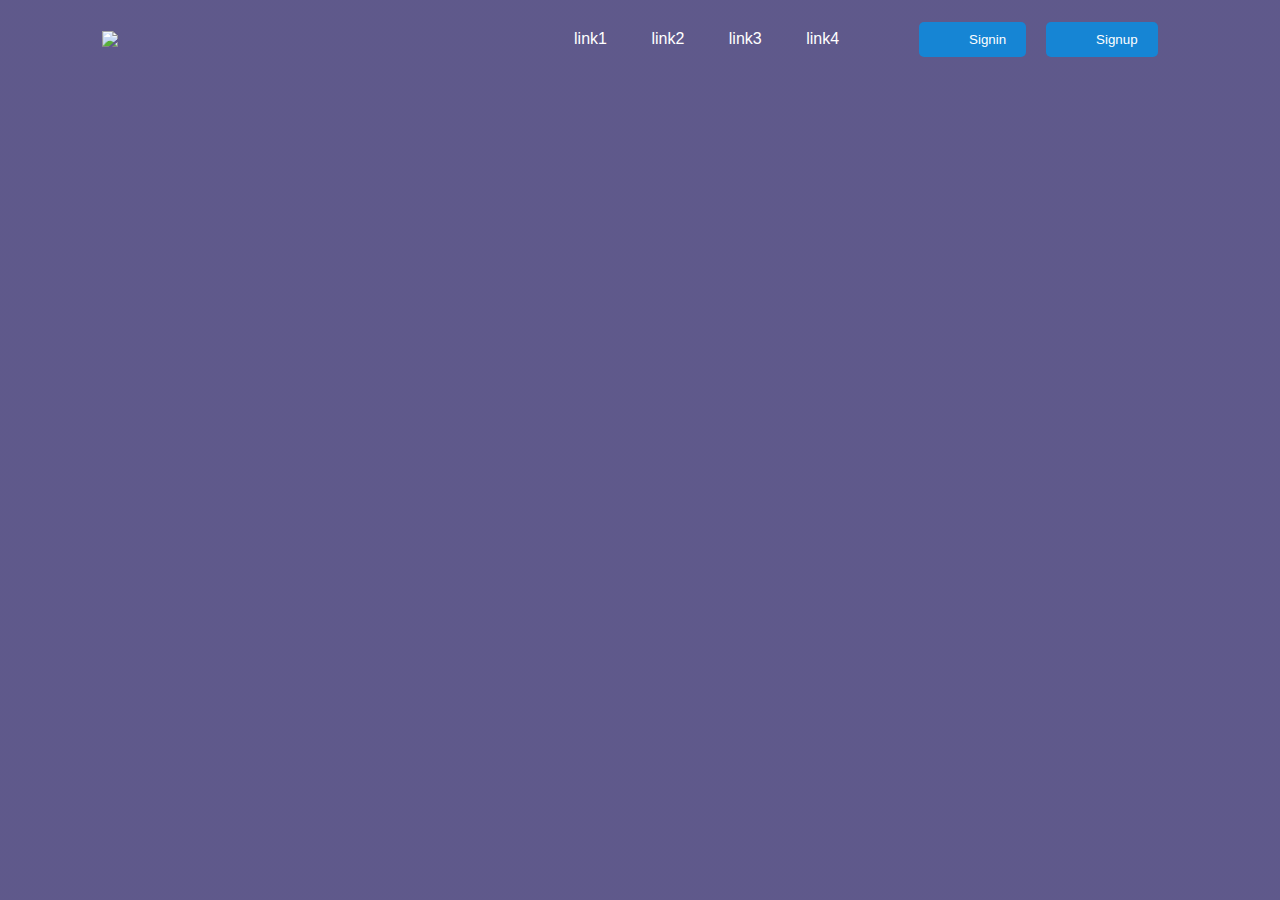
==== index.html @ dc4d10a4 "Added html and css files" ====
<!DOCTYPE html>
<html lang="en">
<head>
    <meta charset="UTF-8">
    <meta name="viewport" content="width=device-width, initial-scale=1.0">
    <link rel="stylesheet" href="style.css"/>
    <title>Sports Web</title>
</head>
<body>
    <div class="container">
        <nav>
            <img src="#" class="logo"/>
            <ul>
                <li><a href="#">link1</a></li>
                <li><a href="#">link2</a></li>
                <li><a href="#">link3</a></li>
                <li><a href="#">link4</a></li>
            </ul>
            <button class="btn"><img src=""/>Signin</button>
            <button class="btn"><img src=""/>Signup</button>
        </nav>
            
        <aside></aside>

        <section></section>

        <footer></footer>
    </div>
</body>
</html>
---- style.css ----
*{
    margin: 0;
    padding: 0;
    font-family: 'Poppins',sans-serif;
    box-sizing: border-box;
}

.container {
    width: 100%;
    min-height: 100vh;
    background-image: linear-gradient(rgba(9,0,77,0.65),rgba(9,0,77,0.65)),url(img/background-image.png);
    background-size: cover;
    background-position: center;
    padding: 10px 8%;
}

nav {
    width: 100%;
    display: flex;
    align-items: center;
    justify-content: space-between;
    padding: 10px 0;
}

.logo {
    width: 180px;
    cursor: pointer;
}

nav ul {
    list-style: none;
    width: 100%;
    text-align: right;
    padding-right: 60px;
}

nav ul li{
    display: inline-block;
    margin: 10px 20px;
}

nav ul li a {
    color: white;
    text-decoration: none;
}

.btn {
    display: flex;
    align-items: center;
    padding: 10px 20px;
    border: 0;
    outline: 0;
    border-radius: 5px;
    background-color: rgb(22, 133, 212);
    color: white;
    font-weight: 500;
    cursor: pointer;
    margin-right: 20px;
}

.btn img {
    width: 20px;
    margin-right: 10px;
}
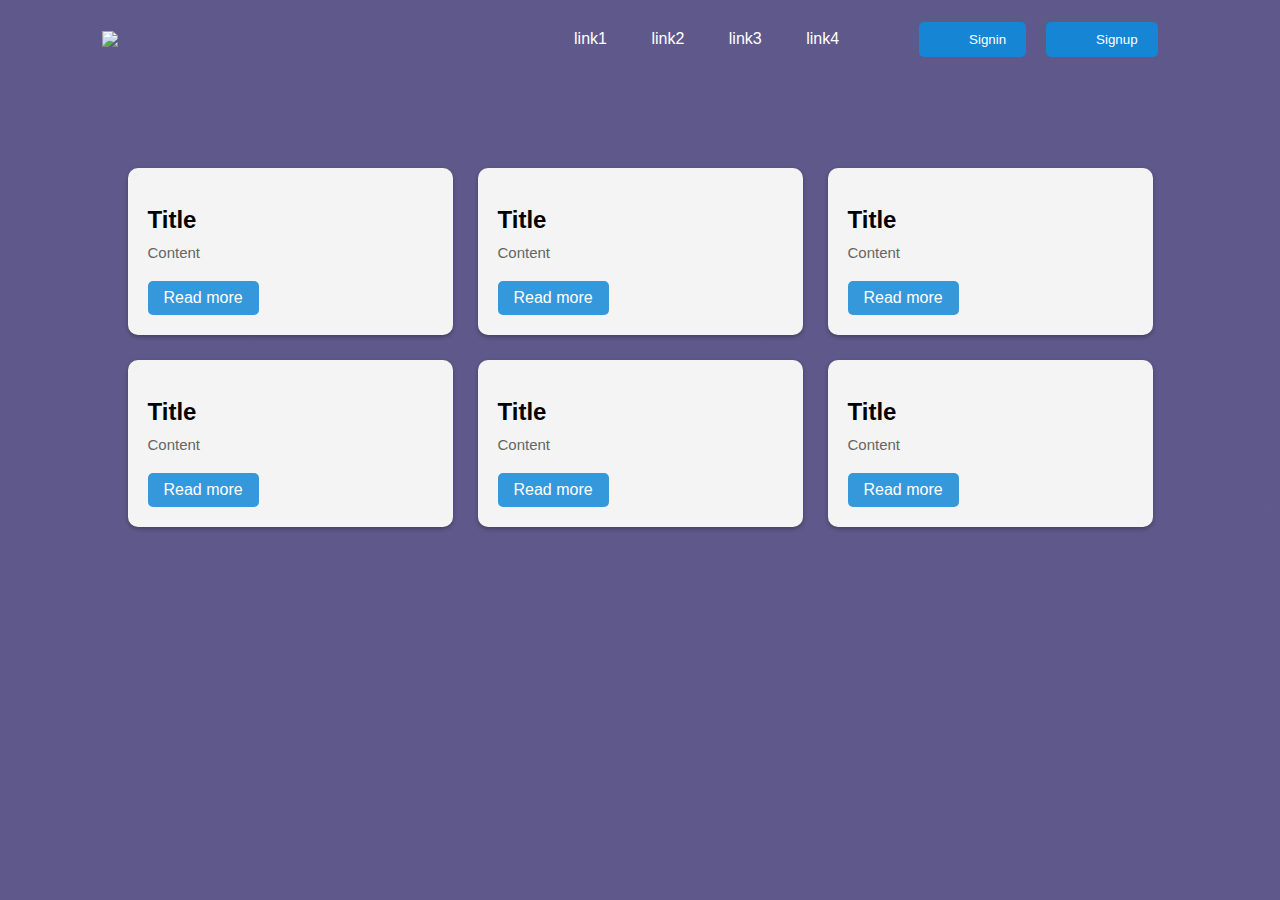
==== commit 108032f2: "added cards to the project" ====
--- a/index.html
+++ b/index.html
@@ -19,6 +19,57 @@
             <button class="btn"><img src=""/>Signin</button>
             <button class="btn"><img src=""/>Signup</button>
         </nav>
+
+        <div class="card-container">
+            <div class="card">
+                <img src="" />
+                <div class="card-content">
+                    <h1>Title</h1>
+                    <p>Content</p>
+                    <a href="" class="card-button">Read more</a>
+                </div>
+            </div>
+            <div class="card">
+                <img src="" />
+                <div class="card-content">
+                    <h1>Title</h1>
+                    <p>Content</p>
+                    <a href="" class="card-button">Read more</a>
+                </div>
+            </div>
+            <div class="card">
+                <img src="" />
+                <div class="card-content">
+                    <h1>Title</h1>
+                    <p>Content</p>
+                    <a href="" class="card-button">Read more</a>
+                </div>
+            </div>
+            <div class="card">
+                <img src="" />
+                <div class="card-content">
+                    <h1>Title</h1>
+                    <p>Content</p>
+                    <a href="" class="card-button">Read more</a>
+                </div>
+            </div>
+            <div class="card">
+                <img src="" />
+                <div class="card-content">
+                    <h1>Title</h1>
+                    <p>Content</p>
+                    <a href="" class="card-button">Read more</a>
+                </div>
+            </div>
+            <div class="card">
+                <img src="" />
+                <div class="card-content">
+                    <h1>Title</h1>
+                    <p>Content</p>
+                    <a href="" class="card-button">Read more</a>
+                </div>
+            </div>
+        </div>
             
         <aside></aside>
 
--- a/style.css
+++ b/style.css
@@ -13,6 +13,8 @@
     background-position: center;
     padding: 10px 8%;
 }
+
+/* navbar */
 
 nav {
     width: 100%;
@@ -61,4 +63,57 @@
 .btn img {
     width: 20px;
     margin-right: 10px;
+}
+
+/* cards */
+
+.card-container {
+    display: flex;
+    justify-content: center;
+    flex-wrap: wrap;
+    gap: 25px;
+    margin-top: 100px;
+}
+
+.card {
+    width: 325px;
+    background-color: #f4f4f4;
+    border-radius: 10px;
+    box-shadow: 0px 2px 4px rgba(0,0,0,0.3);
+    overflow: hidden;
+    transition: transform 0.6s ease;
+}
+
+.card:hover {
+    transform: translateY(-20px);
+}
+
+.card img {
+    width: 100%;
+    height: auto;
+    object-fit: cover;
+}
+
+.card-content {
+    padding: 20px;
+}
+
+.card-content h1 {
+    font-size: 24px;
+    margin-bottom: 10px;
+}
+
+.card-content p {
+    font-size: 15px;
+    color: #666;
+    margin-bottom: 20px;
+}
+
+.card-button {
+    display: inline-block;
+    background-color: #3498db;
+    color: #fff;
+    text-decoration: none;
+    border-radius: 5px;
+    padding: 8px 16px;
 }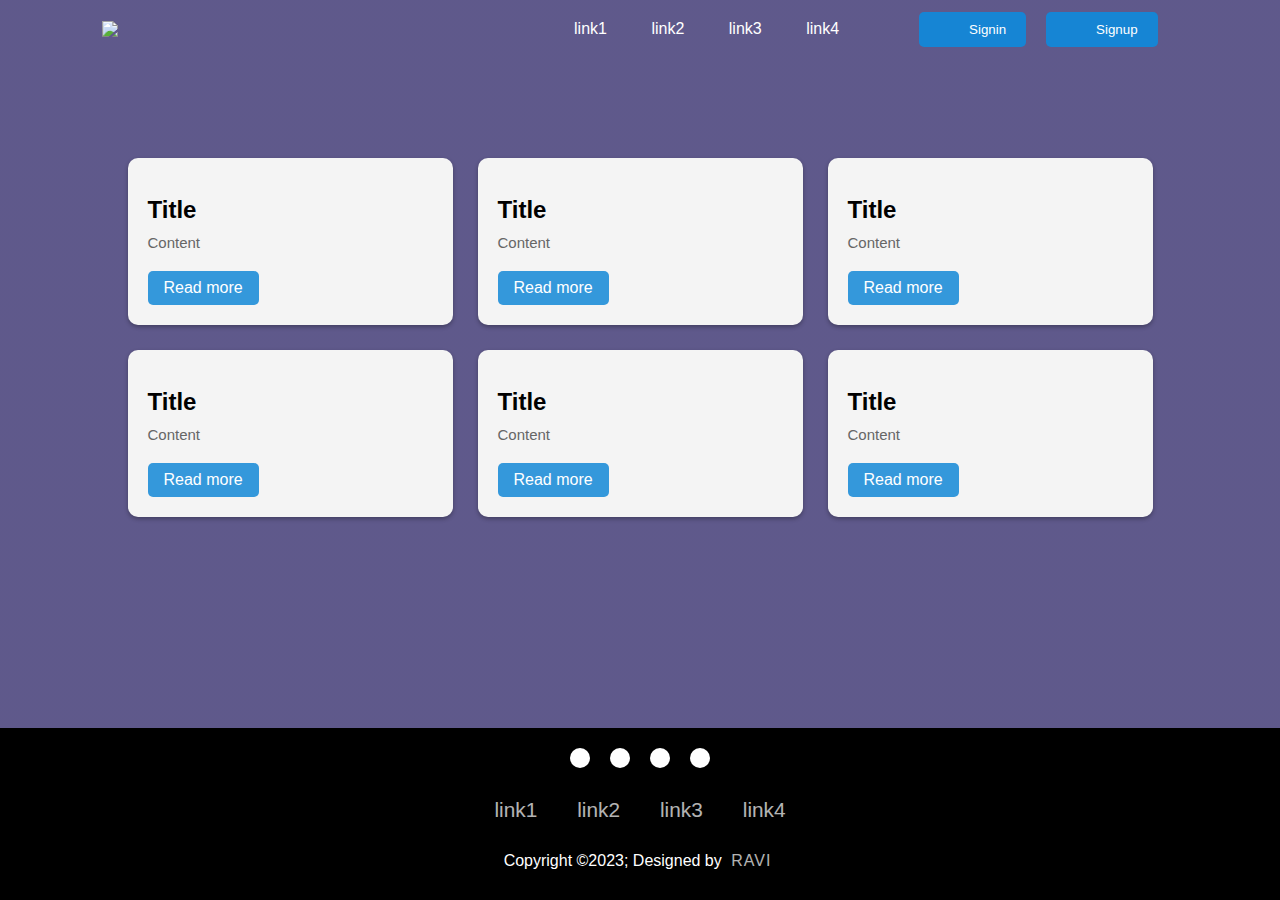
==== commit f6e69dbf: "added footer to the project" ====
--- a/index.html
+++ b/index.html
@@ -2,6 +2,8 @@
 <html lang="en">
 <head>
     <meta charset="UTF-8">
+    <!-- font-awesome -->
+    <link rel="stylesheet" href="https://cdnjs.cloudflare.com/ajax/libs/font-awesome/6.4.2/css/all.min.css" integrity="sha512-z3gLpd7yknf1YoNbCzqRKc4qyor8gaKU1qmn+CShxbuBusANI9QpRohGBreCFkKxLhei6S9CQXFEbbKuqLg0DA==" crossorigin="anonymous" referrerpolicy="no-referrer" />
     <meta name="viewport" content="width=device-width, initial-scale=1.0">
     <link rel="stylesheet" href="style.css"/>
     <title>Sports Web</title>
@@ -19,6 +21,8 @@
             <button class="btn"><img src=""/>Signin</button>
             <button class="btn"><img src=""/>Signup</button>
         </nav>
+
+        <!-- Body of the page -->
 
         <div class="card-container">
             <div class="card">
@@ -75,7 +79,29 @@
 
         <section></section>
 
-        <footer></footer>
+        <!-- footer of the page -->
+
+        <footer>
+            <div class="footer-container">
+                <div class="social-icons">
+                    <a href=""><i class="fa-brands fa-facebook"></i></a>
+                    <a href=""><i class="fa-brands fa-instagram"></i></a>
+                    <a href=""><i class="fa-brands fa-twitter"></i></a>
+                    <a href=""><i class="fa-brands fa-youtube"></i></a>
+                </div>
+                <div class="footer-nav">
+                    <ul>
+                        <li><a href="#">link1</a></li>
+                        <li><a href="#">link2</a></li>
+                        <li><a href="#">link3</a></li>
+                        <li><a href="#">link4</a></li>
+                    </ul>
+                </div>
+                            <div class="footer-bottom">
+                <p>Copyright &copy;2023; Designed by <span class="designer">Ravi</span></p>
+            </div>
+            </div>
+        </footer>
     </div>
 </body>
 </html>--- a/style.css
+++ b/style.css
@@ -11,7 +11,6 @@
     background-image: linear-gradient(rgba(9,0,77,0.65),rgba(9,0,77,0.65)),url(img/background-image.png);
     background-size: cover;
     background-position: center;
-    padding: 10px 8%;
 }
 
 /* navbar */
@@ -22,6 +21,7 @@
     align-items: center;
     justify-content: space-between;
     padding: 10px 0;
+    padding: 10px 8%;
 }
 
 .logo {
@@ -73,6 +73,8 @@
     flex-wrap: wrap;
     gap: 25px;
     margin-top: 100px;
+    margin-bottom: 100px;
+
 }
 
 .card {
@@ -116,4 +118,101 @@
     text-decoration: none;
     border-radius: 5px;
     padding: 8px 16px;
+}
+
+/* footer */
+
+footer {
+    background-color: black;
+    position: sticky;
+    top: 100%;
+}
+
+.footer-container {
+    width: 100%;
+    padding: 20px 20px;
+}
+
+.social-icons {
+    display: flex;
+    justify-content: center;
+}
+
+.social-icons a {
+    text-decoration: none;
+    padding: 10px;
+    background-color: white;
+    margin: 0px 10px;
+    border-radius: 50%;
+}
+
+.social-icons a:hover {
+    background-color: black;
+    transition: 0.5s;
+}
+
+.social-icons a i {
+    font-size: 2em;
+    color: black;
+    opacity: 0.9;
+}
+
+.social-icons a:hover i {
+    color: white;
+    transition: 0.5s;
+}
+
+.footer-nav {
+    margin: 30px 0;
+}
+
+.footer-nav ul{
+    display: flex;
+    justify-content: center;
+    list-style-type: none;
+}
+
+.footer-nav ul li a {
+    color: white;
+    margin: 20px;
+    text-decoration: none;
+    font-size: 1.3em;
+    opacity: 0.7;
+    transition: 0.5s;
+}
+
+.footer-nav ul li a:hover {
+    opacity: 1;
+}
+
+.footer-bottom {
+    background-color: black;
+    padding-bottom: 10px;
+    text-align: center;
+}
+
+.footer-bottom p {
+    color: white;
+}
+
+.designer {
+    opacity: 0.7;
+    text-transform: uppercase;
+    letter-spacing: 1px;
+    font-weight: 400;
+    margin: 0px 5px;
+}
+
+/* footer media queries */
+
+@media (max-width: 700px) {
+    .footer-nav ul {
+        flex-direction: column;
+    }
+
+    .footer-nav ul li{
+        width: 100%;
+        text-align: center;
+        margin: 10px;
+    }
 }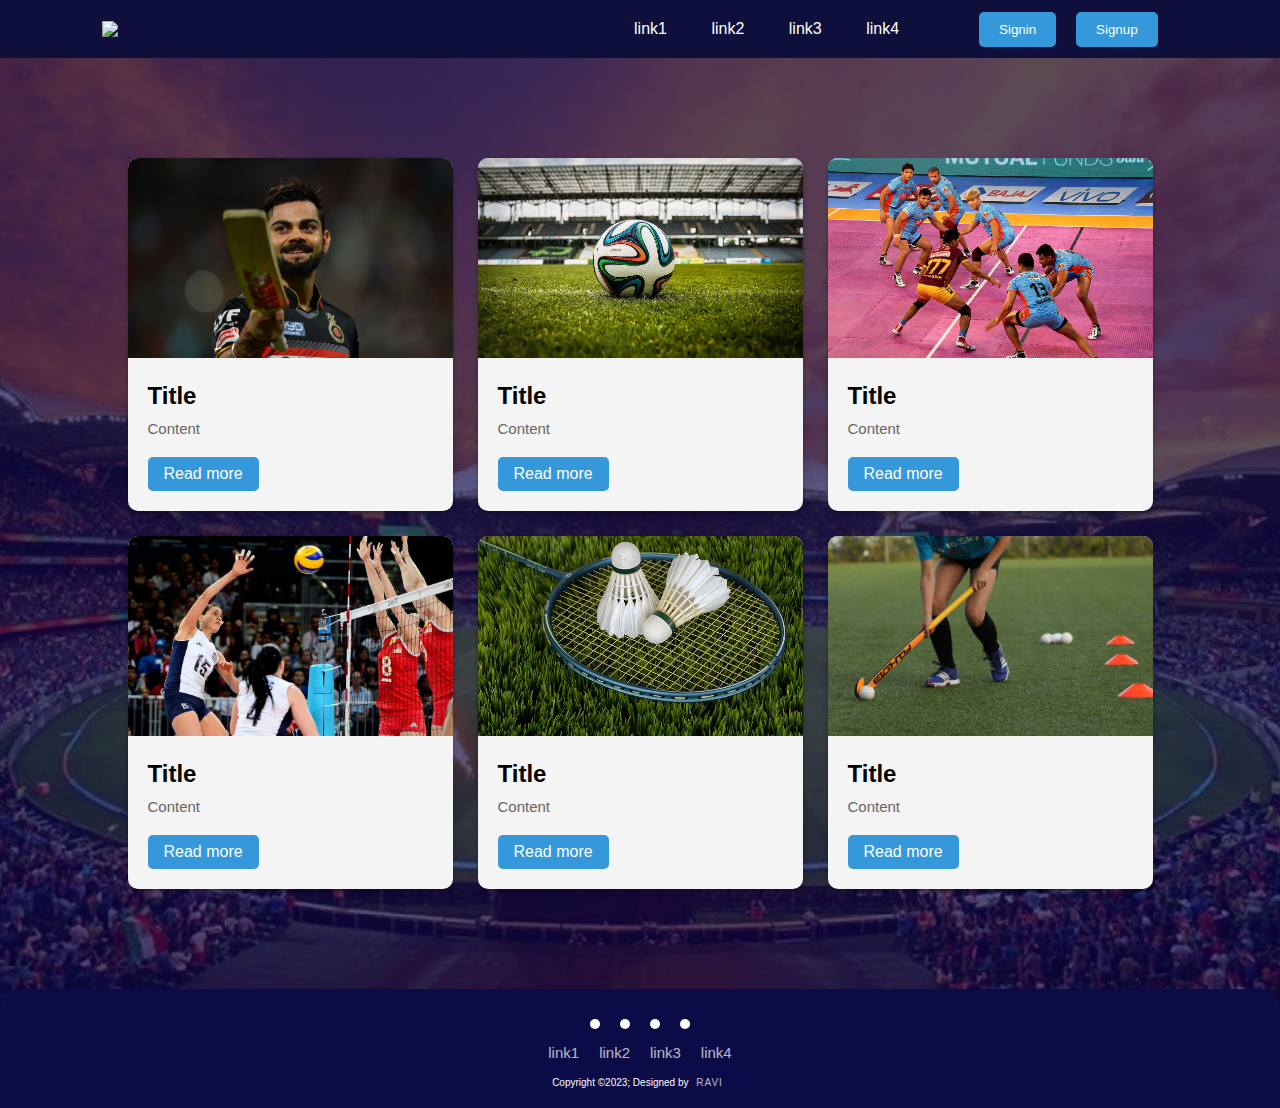
==== commit 9e2baed3: "added images to cards" ====
--- a/index.html
+++ b/index.html
@@ -18,15 +18,15 @@
                 <li><a href="#">link3</a></li>
                 <li><a href="#">link4</a></li>
             </ul>
-            <button class="btn"><img src=""/>Signin</button>
-            <button class="btn"><img src=""/>Signup</button>
+            <button class="btn">Signin</button>
+            <button class="btn">Signup</button>
         </nav>
 
         <!-- Body of the page -->
 
         <div class="card-container">
             <div class="card">
-                <img src="" />
+                <img src="img/cricket.webp" />
                 <div class="card-content">
                     <h1>Title</h1>
                     <p>Content</p>
@@ -34,7 +34,7 @@
                 </div>
             </div>
             <div class="card">
-                <img src="" />
+                <img src="img/football.jpg" />
                 <div class="card-content">
                     <h1>Title</h1>
                     <p>Content</p>
@@ -42,7 +42,7 @@
                 </div>
             </div>
             <div class="card">
-                <img src="" />
+                <img src="img/kabaddi.jpg" />
                 <div class="card-content">
                     <h1>Title</h1>
                     <p>Content</p>
@@ -50,7 +50,7 @@
                 </div>
             </div>
             <div class="card">
-                <img src="" />
+                <img src="img/volleyball.jpg" />
                 <div class="card-content">
                     <h1>Title</h1>
                     <p>Content</p>
@@ -58,7 +58,7 @@
                 </div>
             </div>
             <div class="card">
-                <img src="" />
+                <img src="img/shuttle.jpg" />
                 <div class="card-content">
                     <h1>Title</h1>
                     <p>Content</p>
@@ -66,7 +66,7 @@
                 </div>
             </div>
             <div class="card">
-                <img src="" />
+                <img src="img/hockey.jpg" />
                 <div class="card-content">
                     <h1>Title</h1>
                     <p>Content</p>
@@ -84,10 +84,10 @@
         <footer>
             <div class="footer-container">
                 <div class="social-icons">
-                    <a href=""><i class="fa-brands fa-facebook"></i></a>
-                    <a href=""><i class="fa-brands fa-instagram"></i></a>
-                    <a href=""><i class="fa-brands fa-twitter"></i></a>
-                    <a href=""><i class="fa-brands fa-youtube"></i></a>
+                    <a href=""><i class="fa-brands fa-facebook fa-lg"></i></a>
+                    <a href=""><i class="fa-brands fa-instagram fa-lg"></i></a>
+                    <a href=""><i class="fa-brands fa-twitter fa-lg"></i></a>
+                    <a href=""><i class="fa-brands fa-youtube fa-lg"></i></a>
                 </div>
                 <div class="footer-nav">
                     <ul>
--- a/style.css
+++ b/style.css
@@ -8,7 +8,7 @@
 .container {
     width: 100%;
     min-height: 100vh;
-    background-image: linear-gradient(rgba(9,0,77,0.65),rgba(9,0,77,0.65)),url(img/background-image.png);
+    background-image: linear-gradient(rgba(9,0,77,0.65),rgba(9,0,77,0.65)),url(img/backgroundimg.jpg);
     background-size: cover;
     background-position: center;
 }
@@ -20,8 +20,8 @@
     display: flex;
     align-items: center;
     justify-content: space-between;
-    padding: 10px 0;
     padding: 10px 8%;
+    background-color:rgb(15, 15, 59);
 }
 
 .logo {
@@ -53,16 +53,11 @@
     border: 0;
     outline: 0;
     border-radius: 5px;
-    background-color: rgb(22, 133, 212);
+    background-color: #3498db;
     color: white;
     font-weight: 500;
     cursor: pointer;
     margin-right: 20px;
-}
-
-.btn img {
-    width: 20px;
-    margin-right: 10px;
 }
 
 /* cards */
@@ -92,7 +87,7 @@
 
 .card img {
     width: 100%;
-    height: auto;
+    height: 200px;
     object-fit: cover;
 }
 
@@ -123,9 +118,10 @@
 /* footer */
 
 footer {
-    background-color: black;
+    background-color: rgb(11, 11, 72);
     position: sticky;
     top: 100%;
+    border-radius: 20px 20px 0px 0px;
 }
 
 .footer-container {
@@ -140,9 +136,9 @@
 
 .social-icons a {
     text-decoration: none;
-    padding: 10px;
+    padding: 5px;
     background-color: white;
-    margin: 0px 10px;
+    margin: 10px 10px;
     border-radius: 50%;
 }
 
@@ -152,7 +148,6 @@
 }
 
 .social-icons a i {
-    font-size: 2em;
     color: black;
     opacity: 0.9;
 }
@@ -163,7 +158,7 @@
 }
 
 .footer-nav {
-    margin: 30px 0;
+    margin: 5px 0;
 }
 
 .footer-nav ul{
@@ -174,20 +169,22 @@
 
 .footer-nav ul li a {
     color: white;
-    margin: 20px;
-    text-decoration: none;
-    font-size: 1.3em;
+    margin: 10px;
+    text-decoration: none;
+    font-size: 15px;
     opacity: 0.7;
     transition: 0.5s;
 }
 
 .footer-nav ul li a:hover {
     opacity: 1;
+    text-decoration: underline;
 }
 
 .footer-bottom {
-    background-color: black;
-    padding-bottom: 10px;
+    font-size: 10px;
+    padding: 10px;
+    padding-bottom: 0px;
     text-align: center;
 }
 
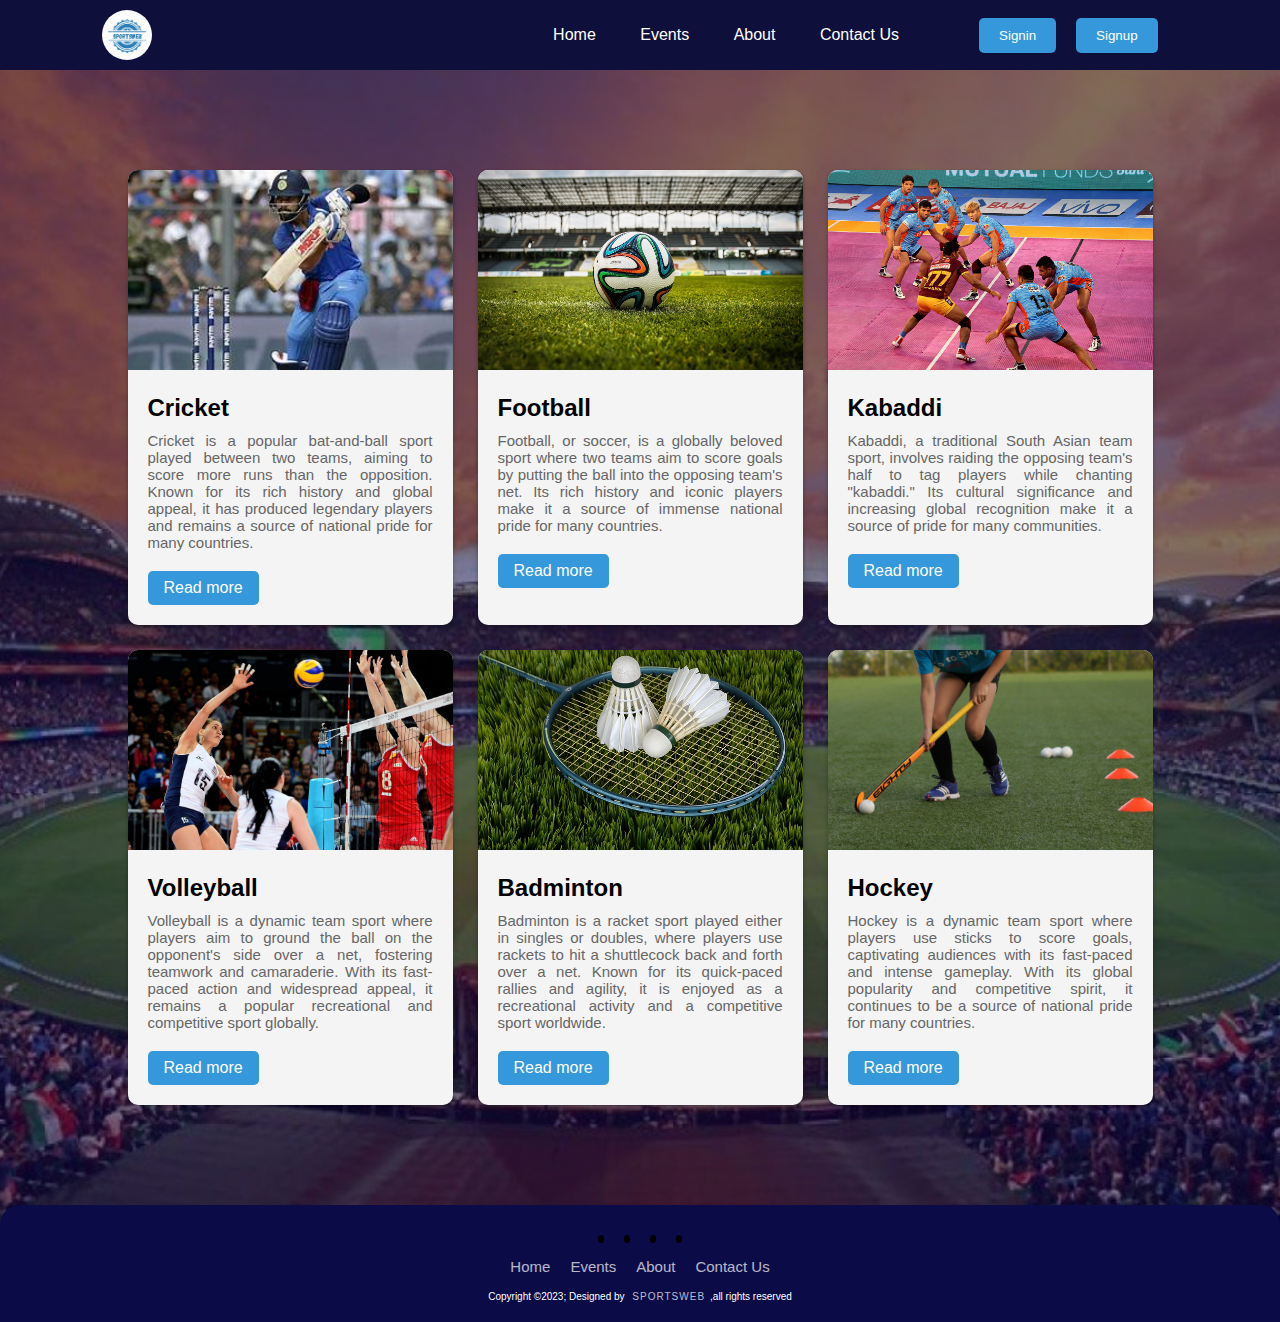
==== commit 547a3dd6: "final index page" ====
--- a/index.html
+++ b/index.html
@@ -6,17 +6,18 @@
     <link rel="stylesheet" href="https://cdnjs.cloudflare.com/ajax/libs/font-awesome/6.4.2/css/all.min.css" integrity="sha512-z3gLpd7yknf1YoNbCzqRKc4qyor8gaKU1qmn+CShxbuBusANI9QpRohGBreCFkKxLhei6S9CQXFEbbKuqLg0DA==" crossorigin="anonymous" referrerpolicy="no-referrer" />
     <meta name="viewport" content="width=device-width, initial-scale=1.0">
     <link rel="stylesheet" href="style.css"/>
+    <link rel="icon" type="image/png" href="img/logo.jpg"/>
     <title>Sports Web</title>
 </head>
 <body>
     <div class="container">
         <nav>
-            <img src="#" class="logo"/>
+            <img src="img/logo.jpg" class="logo"/>
             <ul>
-                <li><a href="#">link1</a></li>
-                <li><a href="#">link2</a></li>
-                <li><a href="#">link3</a></li>
-                <li><a href="#">link4</a></li>
+                <li><a href="#">Home</a></li>
+                <li><a href="#">Events</a></li>
+                <li><a href="#">About</a></li>
+                <li><a href="#">Contact Us</a></li>
             </ul>
             <button class="btn">Signin</button>
             <button class="btn">Signup</button>
@@ -26,50 +27,50 @@
 
         <div class="card-container">
             <div class="card">
-                <img src="img/cricket.webp" />
+                <img src="img/cricket.jpeg" />
                 <div class="card-content">
-                    <h1>Title</h1>
-                    <p>Content</p>
+                    <h1>Cricket</h1>
+                    <p>Cricket is a popular bat-and-ball sport played between two teams, aiming to score more runs than the opposition. Known for its rich history and global appeal, it has produced legendary players and remains a source of national pride for many countries.</p>
                     <a href="" class="card-button">Read more</a>
                 </div>
             </div>
             <div class="card">
                 <img src="img/football.jpg" />
                 <div class="card-content">
-                    <h1>Title</h1>
-                    <p>Content</p>
+                    <h1>Football</h1>
+                    <p>Football, or soccer, is a globally beloved sport where two teams aim to score goals by putting the ball into the opposing team's net. Its rich history and iconic players make it a source of immense national pride for many countries.</p>
                     <a href="" class="card-button">Read more</a>
                 </div>
             </div>
             <div class="card">
                 <img src="img/kabaddi.jpg" />
                 <div class="card-content">
-                    <h1>Title</h1>
-                    <p>Content</p>
+                    <h1>Kabaddi</h1>
+                    <p>Kabaddi, a traditional South Asian team sport, involves raiding the opposing team's half to tag players while chanting "kabaddi." Its cultural significance and increasing global recognition make it a source of pride for many communities.</p>
                     <a href="" class="card-button">Read more</a>
                 </div>
             </div>
             <div class="card">
                 <img src="img/volleyball.jpg" />
                 <div class="card-content">
-                    <h1>Title</h1>
-                    <p>Content</p>
+                    <h1>Volleyball</h1>
+                    <p>Volleyball is a dynamic team sport where players aim to ground the ball on the opponent's side over a net, fostering teamwork and camaraderie. With its fast-paced action and widespread appeal, it remains a popular recreational and competitive sport globally.</p>
                     <a href="" class="card-button">Read more</a>
                 </div>
             </div>
             <div class="card">
                 <img src="img/shuttle.jpg" />
                 <div class="card-content">
-                    <h1>Title</h1>
-                    <p>Content</p>
+                    <h1>Badminton</h1>
+                    <p>Badminton is a racket sport played either in singles or doubles, where players use rackets to hit a shuttlecock back and forth over a net. Known for its quick-paced rallies and agility, it is enjoyed as a recreational activity and a competitive sport worldwide.</p>
                     <a href="" class="card-button">Read more</a>
                 </div>
             </div>
             <div class="card">
                 <img src="img/hockey.jpg" />
                 <div class="card-content">
-                    <h1>Title</h1>
-                    <p>Content</p>
+                    <h1>Hockey</h1>
+                    <p>Hockey is a dynamic team sport where players use sticks to score goals, captivating audiences with its fast-paced and intense gameplay. With its global popularity and competitive spirit, it continues to be a source of national pride for many countries.</p>
                     <a href="" class="card-button">Read more</a>
                 </div>
             </div>
@@ -85,20 +86,20 @@
             <div class="footer-container">
                 <div class="social-icons">
                     <a href=""><i class="fa-brands fa-facebook fa-lg"></i></a>
-                    <a href=""><i class="fa-brands fa-instagram fa-lg"></i></a>
+                    <a href=""><i class="fa-brands fa-instagram fa-xl"></i></a>
                     <a href=""><i class="fa-brands fa-twitter fa-lg"></i></a>
                     <a href=""><i class="fa-brands fa-youtube fa-lg"></i></a>
                 </div>
                 <div class="footer-nav">
                     <ul>
-                        <li><a href="#">link1</a></li>
-                        <li><a href="#">link2</a></li>
-                        <li><a href="#">link3</a></li>
-                        <li><a href="#">link4</a></li>
+                        <li><a href="#">Home</a></li>
+                        <li><a href="#">Events</a></li>
+                        <li><a href="#">About</a></li>
+                        <li><a href="#">Contact Us</a></li>
                     </ul>
                 </div>
                             <div class="footer-bottom">
-                <p>Copyright &copy;2023; Designed by <span class="designer">Ravi</span></p>
+                <p>Copyright &copy;2023; Designed by <span class="designer">Sportsweb</span>,all rights reserved</p>
             </div>
             </div>
         </footer>
--- a/style.css
+++ b/style.css
@@ -8,7 +8,7 @@
 .container {
     width: 100%;
     min-height: 100vh;
-    background-image: linear-gradient(rgba(9,0,77,0.65),rgba(9,0,77,0.65)),url(img/backgroundimg.jpg);
+    background-image: linear-gradient(rgba(9,0,77,0.5),rgba(9,0,77,0.5)),url(img/backgroundimg.jpg);
     background-size: cover;
     background-position: center;
 }
@@ -25,8 +25,10 @@
 }
 
 .logo {
-    width: 180px;
+    width: 50px;
+    height: 50px;
     cursor: pointer;
+    border-radius: 30px;
 }
 
 nav ul {
@@ -44,6 +46,11 @@
 nav ul li a {
     color: white;
     text-decoration: none;
+}
+
+nav ul li a:hover {
+    text-decoration: underline;
+    font-size: 18px;
 }
 
 .btn {
@@ -58,6 +65,10 @@
     font-weight: 500;
     cursor: pointer;
     margin-right: 20px;
+}
+
+.btn:hover {
+    background-color: #0367aa;
 }
 
 /* cards */
@@ -104,6 +115,7 @@
     font-size: 15px;
     color: #666;
     margin-bottom: 20px;
+    text-align: justify;
 }
 
 .card-button {
@@ -136,24 +148,24 @@
 
 .social-icons a {
     text-decoration: none;
-    padding: 5px;
+    padding: 5px 3px 3px 3px;
+    background-color: black;
+    margin: 10px;
+    border-radius: 50%;
+}
+
+.social-icons a:hover {
     background-color: white;
-    margin: 10px 10px;
-    border-radius: 50%;
-}
-
-.social-icons a:hover {
-    background-color: black;
     transition: 0.5s;
 }
 
 .social-icons a i {
+    color: white;
+    opacity: 0.9;
+}
+
+.social-icons a:hover i {
     color: black;
-    opacity: 0.9;
-}
-
-.social-icons a:hover i {
-    color: white;
     transition: 0.5s;
 }
 
